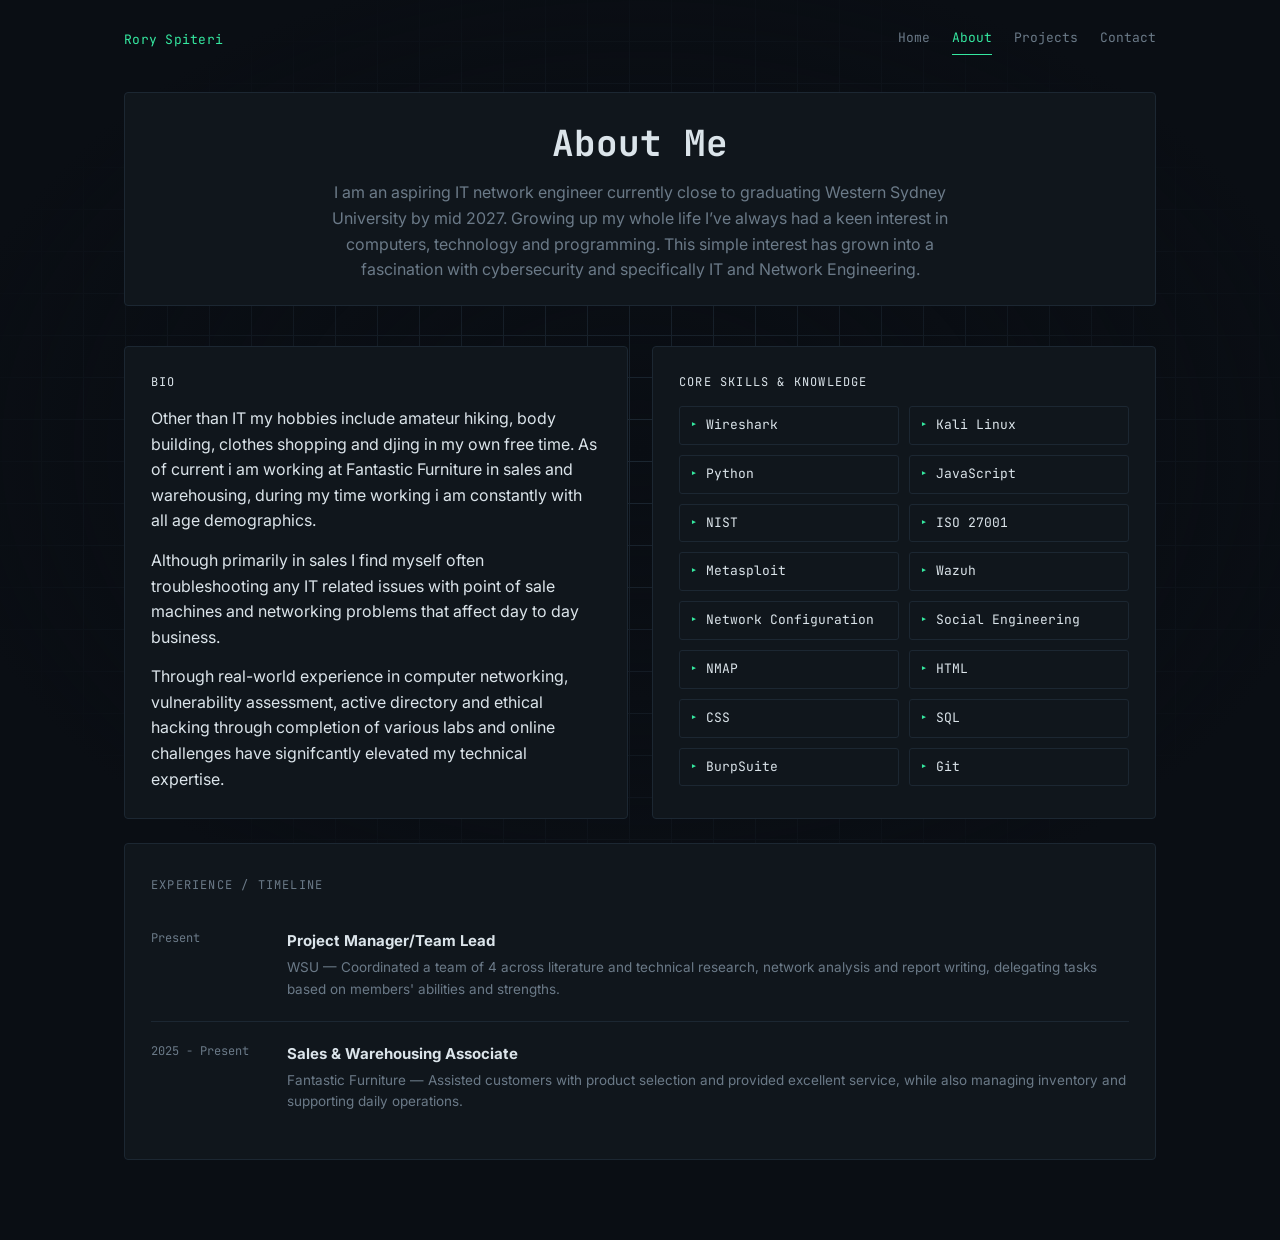
==== about.html @ ee890ca7 "Add files via upload" ====
<!DOCTYPE html>
<html lang="en">
<head>
<meta charset="UTF-8">
<meta name="viewport" content="width=device-width, initial-scale=1.0">
<title>About Me — Rory</title>
<link rel="stylesheet" href="styles.css">
<style>
  .about-grid {
    display: grid;
    grid-template-columns: 1fr 1fr;
    gap: 24px;
    margin-bottom: 24px;

  }
  .about-grid .panel p { color: var(--text); margin: 0 0 14px; }
  .about-grid .panel p:last-child { margin-bottom: 0; }

  .stack-list {
    list-style: none;
    margin: 0; padding: 0;
    display: grid;
    grid-template-columns: 1fr 1fr;
    gap: 10px;
    font-family: var(--mono);
    font-size: 13px;
  }
  .stack-list li {
    border: 1px solid var(--border);
    border-radius: 3px;
    padding: 8px 10px;
    color: var(--text);
  }
  .stack-list li::before { content: "▸ "; color: var(--accent); }

  .timeline {
    margin-top: 24px;
    border-top: 1px solid var(--border);
    padding-top: 20px;
    width: 100%;
  }
  .timeline-item {
    display: grid;
    grid-template-columns: 120px 1fr;
    gap: 16px;
    padding: 20px 0;
    border-bottom: 1px solid var(--border);
  }
  .timeline-item:last-child { border-bottom: none; }
  .timeline-item .date {
    font-family: var(--mono);
    font-size: 12px;
    color: var(--muted);
  }
  .timeline-item h3 {
    margin: 0 0 4px;
    font-size: 15px;
    color: var(--text);
  }
  .timeline-item p { margin: 0; color: var(--muted); font-size: 13.5px; }

  .container {
    max-width: 720px;
    margin: 0 auto;
    padding: 0 24px;
  }

.page-head {
  text-align: center;
}

.page-head p {
  margin-left: auto;
  margin-right: auto;
}

  @media (max-width: 720px) {
    .about-grid { grid-template-columns: 1fr; }
    .timeline-item { grid-template-columns: 1fr; gap: 4px; }
  }
</style>
</head>
<body>

<div class="topbar">
  <div class="brand"><span>Rory Spiteri</span></div>
  <nav>
    <a href="index.html">Home</a>
    <a href="about.html" aria-current="page">About</a>
    <a href="projects.html">Projects</a>
    <a href="contact.html">Contact</a>
  </nav>
</div>

<main class="shell">

  <div class="page-head">
    <h1>About Me</h1>
    <p>I am an aspiring IT network engineer currently close to
      graduating Western Sydney University by mid 2027.
      Growing up my whole life I’ve always had a keen interest in
      computers, technology and programming. This simple interest has
      grown into a fascination with cybersecurity and specifically IT and
      Network Engineering.
    </p>
  </div>



    <div class="about-grid">
      <div class="panel">
        <p class="section-label">Bio</p>
        <p>Other than IT my hobbies include amateur hiking, body building,
          clothes shopping and djing in my own free time. As of current i am
          working at Fantastic Furniture in sales and warehousing, during my
          time working i am constantly with all age demographics.</p>
        <p>Although
          primarily in sales I find myself often troubleshooting any IT related
          issues with point of sale machines and networking problems that affect
          day to day business.</p>

        <p>Through real-world experience in computer networking, vulnerability assessment, active directory and ethical hacking through completion of various labs and online challenges have signifcantly elevated my technical expertise.</p>
      </div>

      <div class="panel">
        <p class="section-label">Core Skills & Knowledge</p>
        <ul class="stack-list">
          <li>Wireshark</li>
          <li>Kali Linux</li>
          <li>Python</li>
          <li>JavaScript</li>
          <li>NIST</li>
          <li>ISO 27001</li>
          <li>Metasploit</li>
          <li>Wazuh</li>
          <li>Network Configuration</li>
          <li>Social Engineering</li>
          <li>NMAP</li>
          <li>HTML</li>
          <li>CSS</li>
          <li>SQL</li>
          <li>BurpSuite</li>
          <li>Git</li>
        </ul>
      </div>
    </div>

    <div class="panel timeline">
      <p class="section-label">Experience / Timeline</p>

      <div class="timeline-item">
        <span class="date">Present</span>
        <div>
          <h3>Project Manager/Team Lead</h3>
          <p>WSU — Coordinated a team of 4 across literature and technical research, network analysis and report writing, delegating tasks based on members' abilities and strengths.</p>
        </div>
      </div>

      <div class="timeline-item">
        <span class="date">2025 - Present</span>
        <div>
          <h3>Sales & Warehousing Associate</h3>
          <p>Fantastic Furniture — Assisted customers with product selection and provided excellent service, while also managing inventory and supporting daily operations.</p>
        </div>
      </div>

    </div>

  </div>

</main>

</body>
</html>
---- styles.css ----
/* =========================================================
   CYBERSECURITY / IT PORTFOLIO TEMPLATE — SHARED STYLES
   Token system:
   Color   — bg #0a0e14, panel #10161c, border #1c2732,
             text #dbe4ea, muted #6b7a88,
             accent (signal) #35e8a0, alert #ff5f5f
   Type    — Display/Nav: 'JetBrains Mono', Body: 'Inter'
   ========================================================= */

@import url('https://fonts.googleapis.com/css2?family=JetBrains+Mono:wght@400;500;700&family=Inter:wght@400;500;600&display=swap');

:root {
  --bg: #0a0e14;
  --bg-panel: #10161c;
  --bg-panel-hover: #141b23;
  --border: #1c2732;
  --border-bright: #2a3b48;
  --text: #dbe4ea;
  --muted: #6b7a88;
  --accent: #35e8a0;
  --accent-dim: #1f8a63;
  --alert: #ff5f5f;
  --mono: 'JetBrains Mono', ui-monospace, monospace;
  --body: 'Inter', system-ui, sans-serif;
}

* { box-sizing: border-box; }

html { scroll-behavior: smooth; }

body {
  margin: 0;
  background: var(--bg);
  background-image:
    linear-gradient(var(--border) 1px, transparent 1px),
    linear-gradient(90deg, var(--border) 1px, transparent 1px);
  background-size: 42px 42px;
  background-attachment: fixed;
  background-position: -1px -1px;
  color: var(--text);
  font-family: var(--body);
  line-height: 1.6;
  min-height: 100vh;
}

/* subtle vignette so the grid doesn't fight with content */
body::before {
  content: "";
  position: fixed;
  inset: 0;
  background: radial-gradient(ellipse at center, transparent 0%, var(--bg) 78%);
  pointer-events: none;
  z-index: 0;
}

a { color: var(--accent); text-decoration: none; }
a:hover { text-decoration: underline; }

::selection { background: var(--accent-dim); color: #04140d; }

:focus-visible {
  outline: 2px solid var(--accent);
  outline-offset: 3px;
}

/* ---------- layout shell ---------- */

.shell {
  position: relative;
  z-index: 1;
  max-width: 1080px;
  margin: 0 auto;
  padding: 0 24px 80px;
}

/* ---------- topbar / breadcrumb nav (sub-pages) ---------- */

.topbar {
  position: relative;
  z-index: 1;
  display: flex;
  align-items: center;
  justify-content: space-between;
  max-width: 1080px;
  margin: 0 auto;
  padding: 28px 24px 40px;
  font-family: var(--mono);
  font-size: 13px;
}

.topbar .brand {
  color: var(--text);
  letter-spacing: 0.02em;
}
.topbar .brand span { color: var(--accent); }

.topbar nav { display: flex; gap: 22px; }

.topbar nav a {
  color: var(--muted);
  text-decoration: none;
  position: relative;
  padding-bottom: 3px;
}
.topbar nav a:hover,
.topbar nav a[aria-current="page"] { color: var(--accent); }
.topbar nav a[aria-current="page"]::after {
  content: "";
  position: absolute;
  left: 0; right: 0; bottom: -3px;
  height: 1px;
  background: var(--accent);
}

/* ---------- terminal-style page header (used on sub-pages) ---------- */

.page-head {
  border: 1px solid var(--border);
  background: var(--bg-panel);
  border-radius: 4px;
  padding: 22px 26px;
  margin-bottom: 40px;
}

.page-head .tag {
  font-family: var(--mono);
  font-size: 12px;
  color: var(--accent);
  letter-spacing: 0.08em;
  text-transform: uppercase;
  display: flex;
  align-items: center;
  gap: 8px;
  margin-bottom: 10px;
}
.page-head .tag::before { content: "//"; color: var(--muted); }

.page-head h1 {
  font-family: var(--mono);
  font-size: clamp(26px, 4vw, 36px);
  margin: 0 0 8px;
  font-weight: 700;
}

.page-head p {
  color: var(--muted);
  margin: 0;
  max-width: 62ch;
}

/* ---------- generic section / panel ---------- */

.panel {
  border: 1px solid var(--border);
  background: var(--bg-panel);
  border-radius: 4px;
  padding: 26px;
}

.section-label {
  font-family: var(--mono);
  font-size: 12px;
  color: var(--muted);
  text-transform: uppercase;
  letter-spacing: 0.1em;
  margin-bottom: 14px;
}

/* ---------- footer ---------- */

footer.site-footer {
  position: relative;
  z-index: 1;
  max-width: 1080px;
  margin: 40px auto 0;
  padding: 24px;
  border-top: 1px solid var(--border);
  font-family: var(--mono);
  font-size: 12px;
  color: var(--muted);
  display: flex;
  justify-content: space-between;
  flex-wrap: wrap;
  gap: 10px;
}

/* ---------- responsive ---------- */

@media (max-width: 640px) {
  .topbar { flex-direction: column; align-items: flex-start; gap: 14px; }
  .topbar nav { flex-wrap: wrap; gap: 14px; }
}

@media (prefers-reduced-motion: reduce) {
  * { animation-duration: 0.001ms !important; animation-iteration-count: 1 !important; transition-duration: 0.001ms !important; }
}
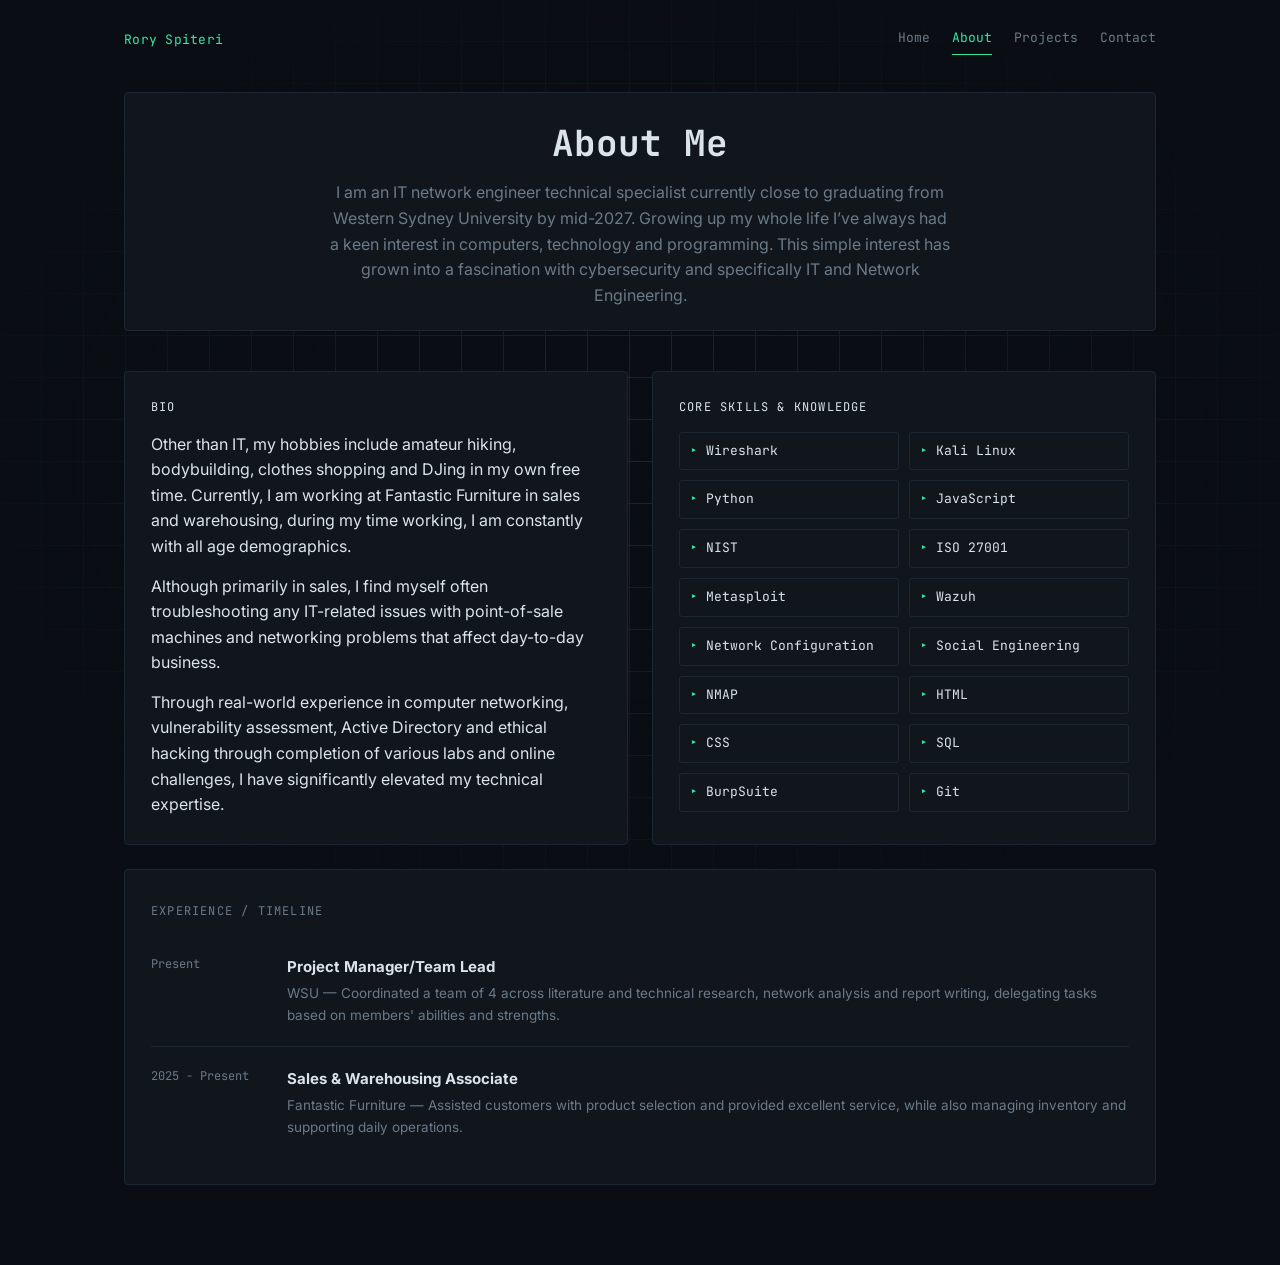
==== commit bacaa39a: "Revise About Me section for clarity and accuracy Updated personal information and improved grammar i" ====
--- a/about.html
+++ b/about.html
@@ -96,8 +96,8 @@
 
   <div class="page-head">
     <h1>About Me</h1>
-    <p>I am an aspiring IT network engineer currently close to
-      graduating Western Sydney University by mid 2027.
+    <p>I am an IT network engineer technical specialist currently close to
+      graduating from Western Sydney University by mid-2027.
       Growing up my whole life I’ve always had a keen interest in
       computers, technology and programming. This simple interest has
       grown into a fascination with cybersecurity and specifically IT and
@@ -110,16 +110,16 @@
     <div class="about-grid">
       <div class="panel">
         <p class="section-label">Bio</p>
-        <p>Other than IT my hobbies include amateur hiking, body building,
-          clothes shopping and djing in my own free time. As of current i am
+        <p>Other than IT, my hobbies include amateur hiking, bodybuilding,
+          clothes shopping and DJing in my own free time. Currently, I am
           working at Fantastic Furniture in sales and warehousing, during my
-          time working i am constantly with all age demographics.</p>
+          time working, I am constantly with all age demographics.</p>
         <p>Although
-          primarily in sales I find myself often troubleshooting any IT related
-          issues with point of sale machines and networking problems that affect
-          day to day business.</p>
+          primarily in sales, I find myself often troubleshooting any IT-related
+          issues with point-of-sale machines and networking problems that affect
+          day-to-day business.</p>
 
-        <p>Through real-world experience in computer networking, vulnerability assessment, active directory and ethical hacking through completion of various labs and online challenges have signifcantly elevated my technical expertise.</p>
+        <p>Through real-world experience in computer networking, vulnerability assessment, Active Directory and ethical hacking through completion of various labs and online challenges, I have significantly elevated my technical expertise.</p>
       </div>
 
       <div class="panel">
@@ -145,7 +145,7 @@
       </div>
     </div>
 
-    <div class="panel timeline">
+    <div class=" panel timeline">
       <p class="section-label">Experience / Timeline</p>
 
       <div class="timeline-item">
@@ -171,4 +171,4 @@
 </main>
 
 </body>
-</html>+</html>
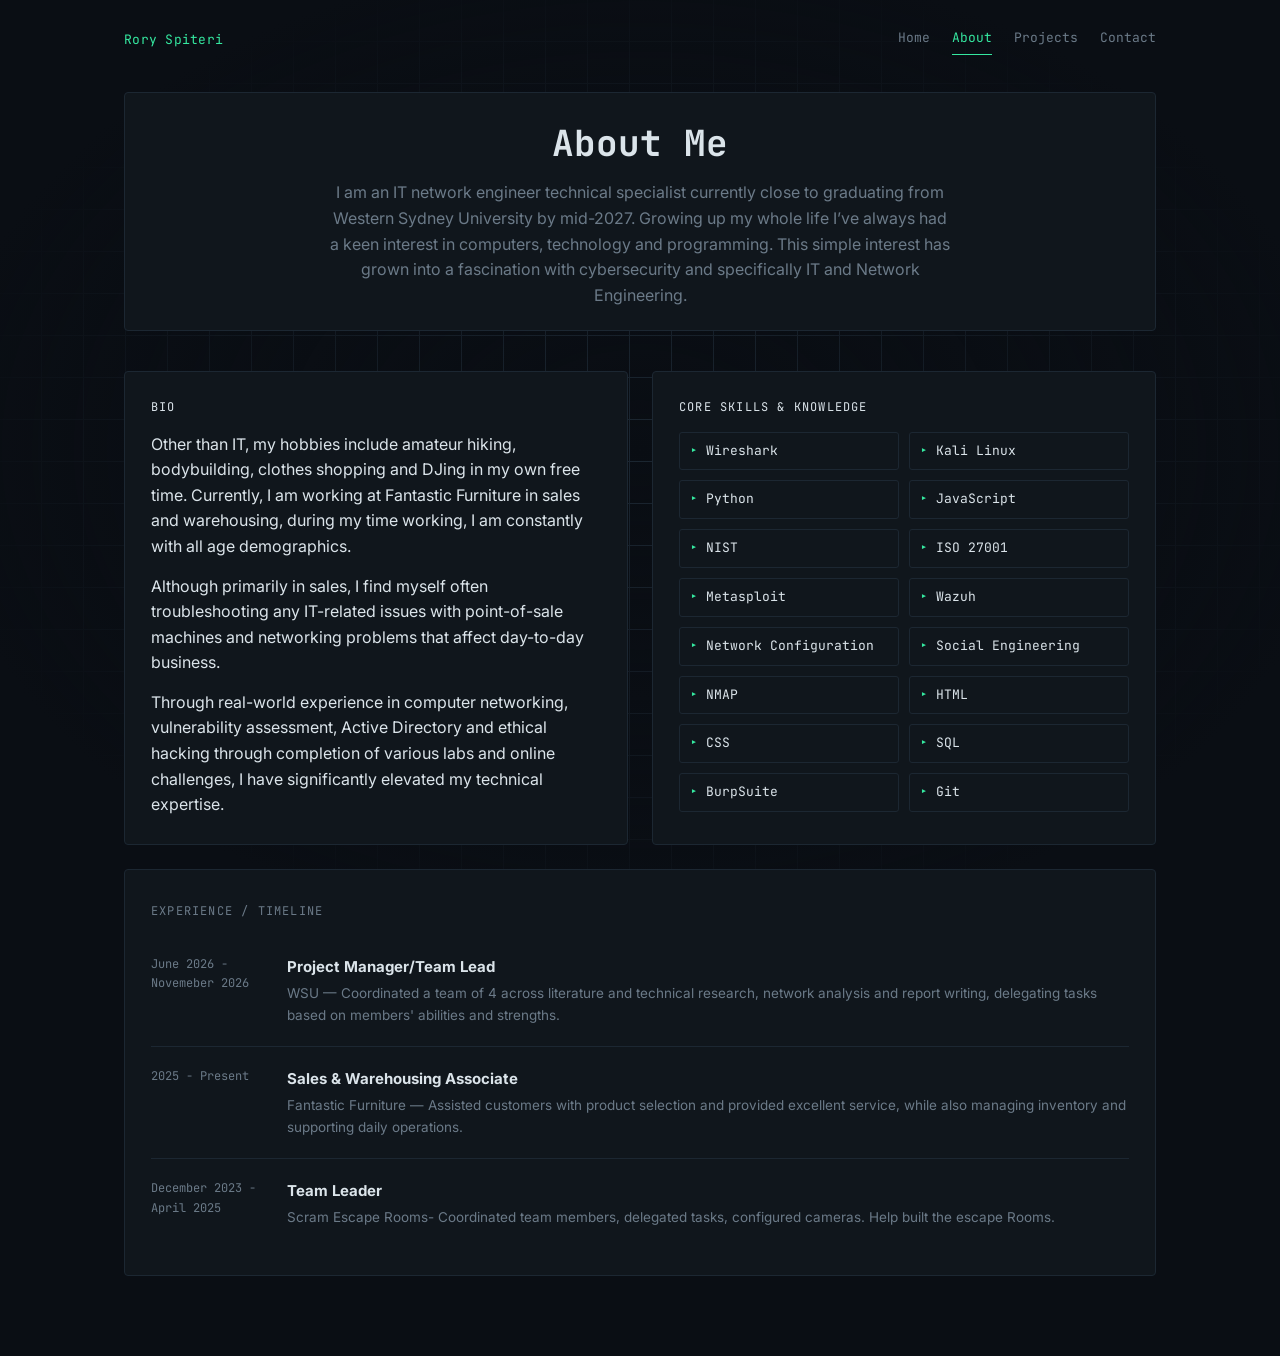
==== commit a19ead6d: "Revise experience dates and add Team Leader role Updated experience timeline with new dates and role" ====
--- a/about.html
+++ b/about.html
@@ -149,7 +149,7 @@
       <p class="section-label">Experience / Timeline</p>
 
       <div class="timeline-item">
-        <span class="date">Present</span>
+        <span class="date">June 2026 - Novemeber 2026</span>
         <div>
           <h3>Project Manager/Team Lead</h3>
           <p>WSU — Coordinated a team of 4 across literature and technical research, network analysis and report writing, delegating tasks based on members' abilities and strengths.</p>
@@ -164,6 +164,14 @@
         </div>
       </div>
 
+      <div class="timeline-item">
+        <span class="date">December 2023 - April 2025</span>
+        <div>
+          <h3>Team Leader</h3>
+          <p>Scram Escape Rooms- Coordinated team members, delegated tasks, configured cameras. Help built the escape Rooms. </p>
+        </div>
+      </div>
+
     </div>
 
   </div>
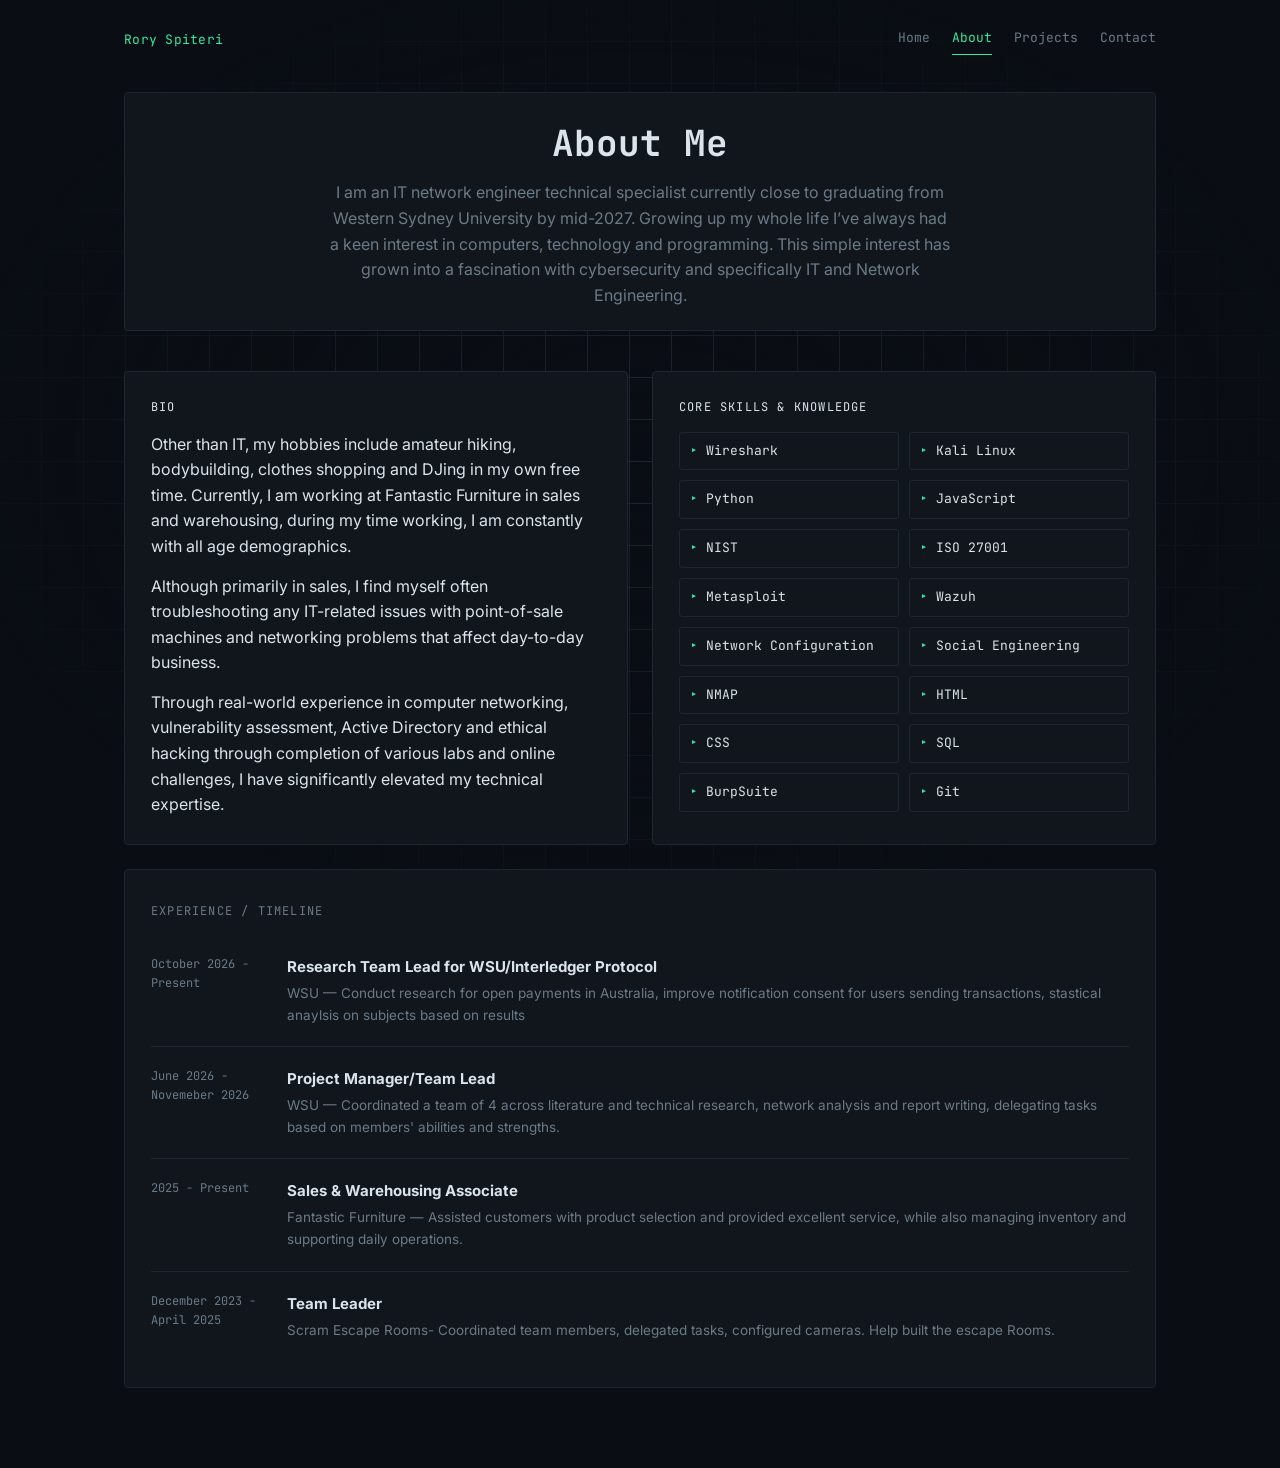
==== commit 1d9f7f4e: "Add experience for Research Team Lead position Added a new timeline item for the Research Team Lead " ====
--- a/about.html
+++ b/about.html
@@ -148,6 +148,14 @@
     <div class=" panel timeline">
       <p class="section-label">Experience / Timeline</p>
 
+        <div class="timeline-item">
+        <span class="date">October 2026 - Present</span>
+        <div>
+          <h3>Research Team Lead for WSU/Interledger Protocol</h3>
+          <p>WSU — Conduct research for open payments in Australia, improve notification consent for users sending transactions, stastical anaylsis on subjects based on results  </p>
+        </div>
+      </div>
+
       <div class="timeline-item">
         <span class="date">June 2026 - Novemeber 2026</span>
         <div>
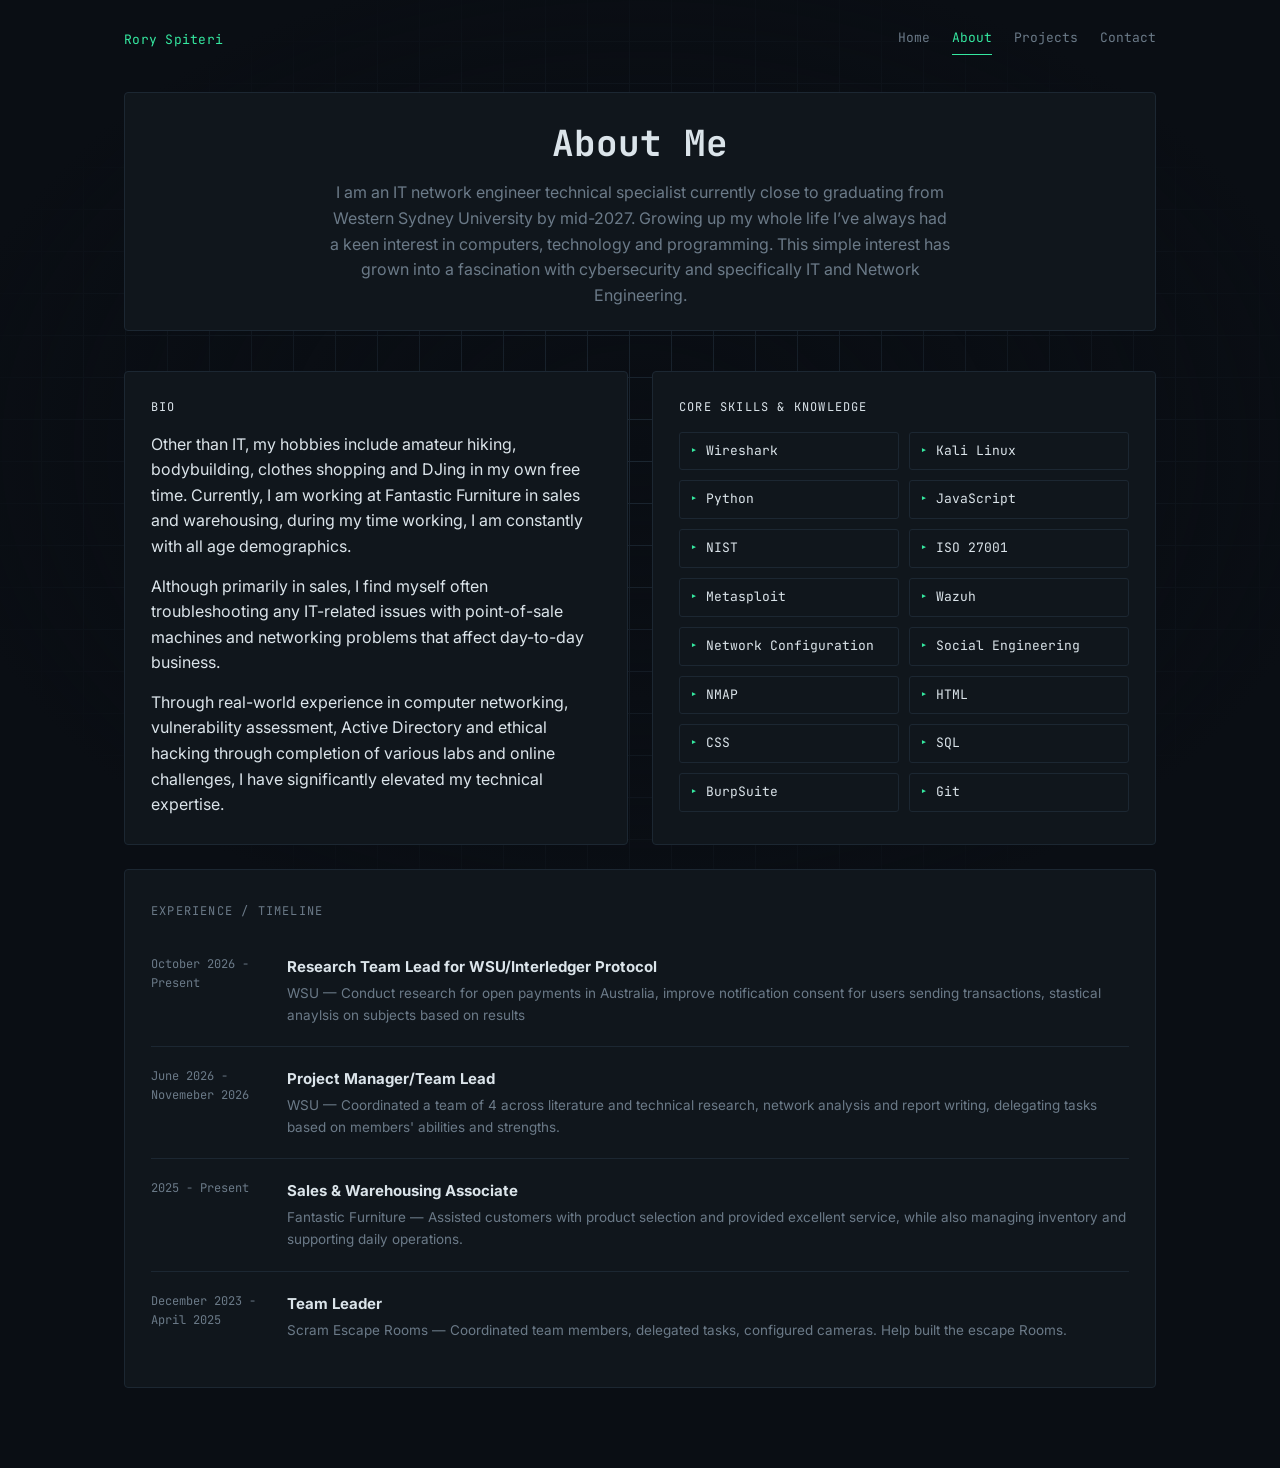
==== commit 1764a77a: "Fix punctuation in about.html description" ====
--- a/about.html
+++ b/about.html
@@ -176,7 +176,7 @@
         <span class="date">December 2023 - April 2025</span>
         <div>
           <h3>Team Leader</h3>
-          <p>Scram Escape Rooms- Coordinated team members, delegated tasks, configured cameras. Help built the escape Rooms. </p>
+          <p>Scram Escape Rooms — Coordinated team members, delegated tasks, configured cameras. Help built the escape Rooms. </p>
         </div>
       </div>
 
